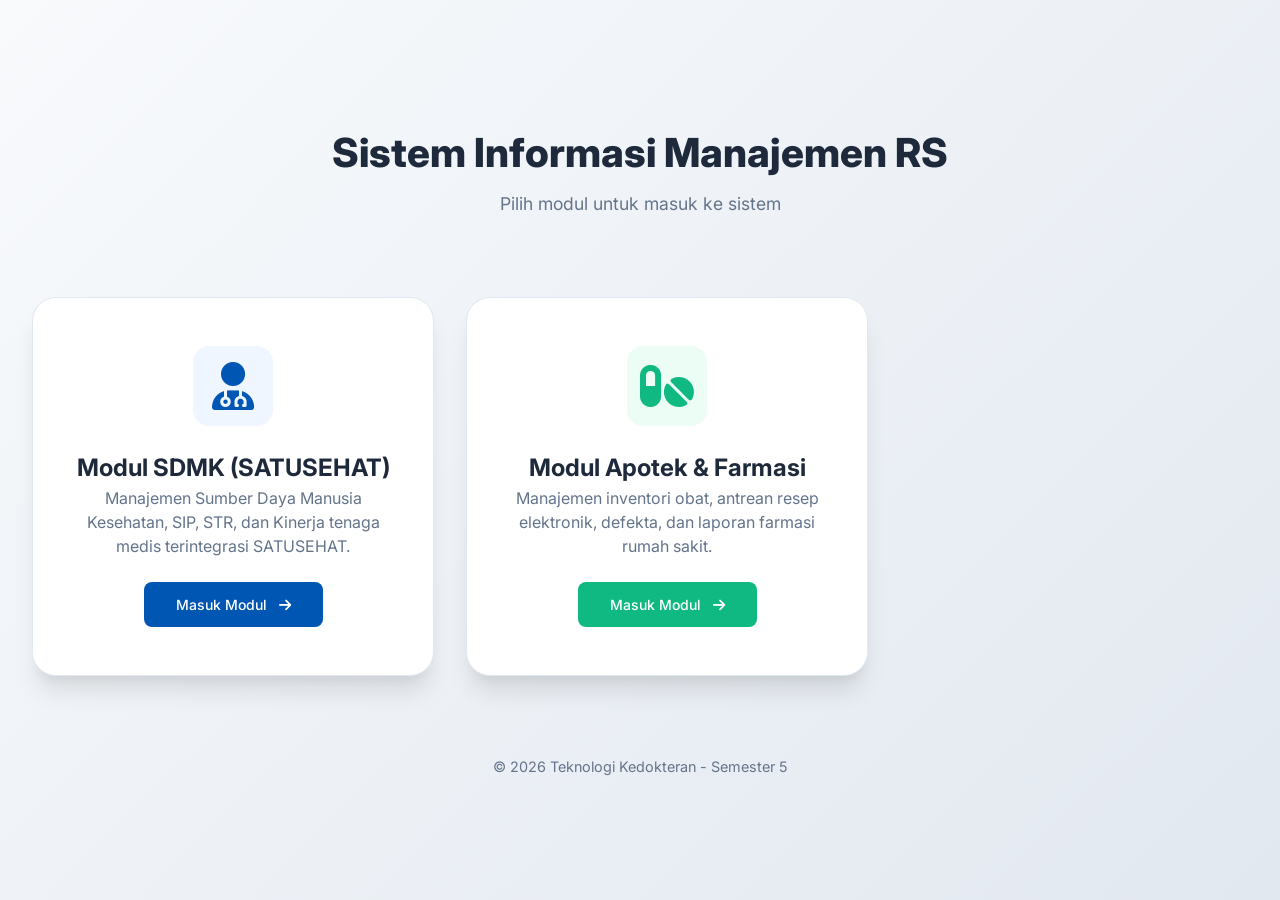
==== Tugas/index.html @ a41690a9 "Commit pertama: Menambahkan mockup UI SIM RS dan Apotek" ====
<!DOCTYPE html>
<html lang="id">
<head>
    <meta charset="UTF-8">
    <meta name="viewport" content="width=device-width, initial-scale=1.0">
    <title>Portal SIM RS Terpadu</title>
    <link href="https://fonts.googleapis.com/css2?family=Inter:wght@400;500;600;700&display=swap" rel="stylesheet">
    <link rel="stylesheet" href="style.css">
    <link rel="stylesheet" href="https://cdnjs.cloudflare.com/ajax/libs/font-awesome/6.4.0/css/all.min.css">
</head>
<body>
    <div class="portal-container">
        <div style="text-align: center; width: 100%;">
            <h1 style="font-size: 2.5rem; font-weight: 800; color: var(--text-main); margin-bottom: 0.5rem;">Sistem Informasi Manajemen RS</h1>
            <p style="color: var(--text-muted); font-size: 1.1rem; margin-bottom: 3rem;">Pilih modul untuk masuk ke sistem</p>

            <div class="portal-grid">
                <!-- SDMK Card -->
                <a href="sim_rs_sdmk.html" class="portal-card sdmk">
                    <div class="portal-icon">
                        <i class="fa-solid fa-user-doctor fa-3x"></i>
                    </div>
                    <div>
                        <h2>Modul SDMK (SATUSEHAT)</h2>
                        <p>Manajemen Sumber Daya Manusia Kesehatan, SIP, STR, dan Kinerja tenaga medis terintegrasi SATUSEHAT.</p>
                    </div>
                    <span class="btn btn-primary" style="margin-top: auto; padding: 0.75rem 2rem;">Masuk Modul <i class="fa-solid fa-arrow-right" style="margin-left: 0.5rem;"></i></span>
                </a>

                <!-- Apotek Card -->
                <a href="sim_rs_apotek.html" class="portal-card apotek">
                    <div class="portal-icon">
                        <i class="fa-solid fa-pills fa-3x"></i>
                    </div>
                    <div>
                        <h2>Modul Apotek & Farmasi</h2>
                        <p>Manajemen inventori obat, antrean resep elektronik, defekta, dan laporan farmasi rumah sakit.</p>
                    </div>
                    <span class="btn btn-secondary" style="margin-top: auto; padding: 0.75rem 2rem;">Masuk Modul <i class="fa-solid fa-arrow-right" style="margin-left: 0.5rem;"></i></span>
                </a>
            </div>
            
            <div style="margin-top: 3rem; color: var(--text-muted); font-size: 0.9rem;">
                &copy; 2026 Teknologi Kedokteran - Semester 5
            </div>
        </div>
    </div>
</body>
</html>
---- Tugas/style.css ----
:root {
    --primary: #0056b3;
    --primary-light: #007bff;
    --primary-dark: #004085;
    --secondary: #10b981;
    --secondary-light: #34d399;
    --secondary-dark: #059669;
    --background: #f8fafc;
    --surface: #ffffff;
    --text-main: #1e293b;
    --text-muted: #64748b;
    --border: #e2e8f0;
    --danger: #ef4444;
    --warning: #f59e0b;
    --sidebar-width: 260px;
    --transition: all 0.3s cubic-bezier(0.4, 0, 0.2, 1);
}

* {
    margin: 0;
    padding: 0;
    box-sizing: border-box;
}

body {
    font-family: 'Inter', -apple-system, BlinkMacSystemFont, 'Segoe UI', Roboto, Oxygen, Ubuntu, Cantarell, sans-serif;
    background-color: var(--background);
    color: var(--text-main);
    line-height: 1.5;
    display: flex;
    min-height: 100vh;
    overflow-x: hidden;
}

/* Sidebar */
.sidebar {
    width: var(--sidebar-width);
    background: var(--surface);
    border-right: 1px solid var(--border);
    position: fixed;
    height: 100vh;
    display: flex;
    flex-direction: column;
    z-index: 100;
    box-shadow: 4px 0 10px rgba(0,0,0,0.02);
}

.sidebar-header {
    padding: 1.5rem;
    border-bottom: 1px solid var(--border);
    display: flex;
    align-items: center;
    gap: 1rem;
}

.sidebar-header h2 {
    font-size: 1.25rem;
    font-weight: 700;
    color: var(--primary-dark);
}

.sidebar-nav {
    flex: 1;
    padding: 1.5rem 1rem;
    display: flex;
    flex-direction: column;
    gap: 0.5rem;
}

.nav-item {
    display: flex;
    align-items: center;
    gap: 0.75rem;
    padding: 0.875rem 1rem;
    text-decoration: none;
    color: var(--text-muted);
    border-radius: 0.5rem;
    font-weight: 500;
    transition: var(--transition);
}

.nav-item:hover {
    background: var(--background);
    color: var(--primary);
    transform: translateX(4px);
}

.nav-item.active {
    background: var(--primary);
    color: white;
    box-shadow: 0 4px 6px -1px rgba(0, 86, 179, 0.2);
}

.nav-item.active-green {
    background: var(--secondary);
    color: white;
    box-shadow: 0 4px 6px -1px rgba(16, 185, 129, 0.2);
}

/* Main Content */
.main-content {
    flex: 1;
    margin-left: var(--sidebar-width);
    display: flex;
    flex-direction: column;
}

/* Topbar */
.topbar {
    height: 70px;
    background: var(--surface);
    border-bottom: 1px solid var(--border);
    display: flex;
    align-items: center;
    justify-content: space-between;
    padding: 0 2rem;
    position: sticky;
    top: 0;
    z-index: 90;
    backdrop-filter: blur(8px);
    background: rgba(255,255,255,0.9);
}

.user-profile {
    display: flex;
    align-items: center;
    gap: 1rem;
}

.avatar {
    width: 40px;
    height: 40px;
    border-radius: 50%;
    background: var(--primary-light);
    color: white;
    display: flex;
    align-items: center;
    justify-content: center;
    font-weight: 600;
    font-size: 1.1rem;
}

/* Dashboard Container */
.dashboard-container {
    padding: 2rem;
    max-width: 1400px;
    margin: 0 auto;
    width: 100%;
}

.page-header {
    margin-bottom: 2rem;
}

.page-header h1 {
    font-size: 1.875rem;
    font-weight: 700;
    margin-bottom: 0.5rem;
    background: linear-gradient(135deg, var(--primary-dark), var(--primary-light));
    -webkit-background-clip: text;
    -webkit-text-fill-color: transparent;
}

.page-header p {
    color: var(--text-muted);
}

/* Stats Grid */
.stats-grid {
    display: grid;
    grid-template-columns: repeat(auto-fit, minmax(250px, 1fr));
    gap: 1.5rem;
    margin-bottom: 2.5rem;
}

.stat-card {
    background: var(--surface);
    padding: 1.5rem;
    border-radius: 1rem;
    box-shadow: 0 4px 6px -1px rgba(0,0,0,0.05);
    border: 1px solid var(--border);
    transition: var(--transition);
    position: relative;
    overflow: hidden;
}

.stat-card:hover {
    transform: translateY(-5px);
    box-shadow: 0 10px 15px -3px rgba(0,0,0,0.1);
}

.stat-card::before {
    content: '';
    position: absolute;
    top: 0;
    left: 0;
    width: 4px;
    height: 100%;
    background: var(--primary);
    border-radius: 4px 0 0 4px;
}

.stat-card.green::before { background: var(--secondary); }
.stat-card.yellow::before { background: var(--warning); }
.stat-card.red::before { background: var(--danger); }

.stat-title {
    color: var(--text-muted);
    font-size: 0.875rem;
    font-weight: 600;
    text-transform: uppercase;
    letter-spacing: 0.05em;
    margin-bottom: 0.5rem;
}

.stat-value {
    font-size: 2rem;
    font-weight: 700;
    color: var(--text-main);
}

/* Content Grid */
.content-grid {
    display: grid;
    grid-template-columns: 2fr 1fr;
    gap: 1.5rem;
}

.card {
    background: var(--surface);
    border-radius: 1rem;
    box-shadow: 0 4px 6px -1px rgba(0,0,0,0.05);
    border: 1px solid var(--border);
    padding: 1.5rem;
}

.card-header {
    display: flex;
    justify-content: space-between;
    align-items: center;
    margin-bottom: 1.5rem;
    border-bottom: 1px solid var(--border);
    padding-bottom: 1rem;
}

.card-title {
    font-size: 1.25rem;
    font-weight: 600;
}

.btn {
    padding: 0.5rem 1rem;
    border-radius: 0.5rem;
    font-weight: 500;
    cursor: pointer;
    transition: var(--transition);
    border: none;
    font-size: 0.875rem;
}

.btn-primary {
    background: var(--primary);
    color: white;
}

.btn-primary:hover {
    background: var(--primary-dark);
}

.btn-secondary {
    background: var(--secondary);
    color: white;
}

.btn-secondary:hover {
    background: var(--secondary-dark);
}

/* Tables */
.table-container {
    overflow-x: auto;
}

table {
    width: 100%;
    border-collapse: collapse;
}

th, td {
    padding: 1rem;
    text-align: left;
    border-bottom: 1px solid var(--border);
}

th {
    font-weight: 600;
    color: var(--text-muted);
    background: var(--background);
}

tbody tr {
    transition: var(--transition);
}

tbody tr:hover {
    background: var(--background);
}

.badge {
    padding: 0.25rem 0.75rem;
    border-radius: 999px;
    font-size: 0.75rem;
    font-weight: 600;
}

.badge-success { background: #dcfce7; color: #166534; }
.badge-warning { background: #fef3c7; color: #92400e; }
.badge-danger { background: #fee2e2; color: #991b1b; }
.badge-info { background: #dbeafe; color: #1e40af; }

/* Form Elements */
.form-group {
    margin-bottom: 1.5rem;
}

.form-label {
    display: block;
    margin-bottom: 0.5rem;
    font-weight: 500;
    color: var(--text-main);
}

.form-control {
    width: 100%;
    padding: 0.75rem 1rem;
    border: 1px solid var(--border);
    border-radius: 0.5rem;
    font-family: inherit;
    font-size: 1rem;
    transition: var(--transition);
    background: var(--background);
}

.form-control:focus {
    outline: none;
    border-color: var(--primary);
    box-shadow: 0 0 0 3px rgba(0, 123, 255, 0.25);
    background: var(--surface);
}

/* Portal specific */
.portal-container {
    display: flex;
    justify-content: center;
    align-items: center;
    min-height: 100vh;
    background: linear-gradient(135deg, #f8fafc 0%, #e2e8f0 100%);
    width: 100%;
}

.portal-grid {
    display: grid;
    grid-template-columns: repeat(2, 1fr);
    gap: 2rem;
    max-width: 900px;
    width: 100%;
    padding: 2rem;
}

.portal-card {
    background: var(--surface);
    border-radius: 1.5rem;
    padding: 3rem 2rem;
    text-align: center;
    box-shadow: 0 20px 25px -5px rgba(0,0,0,0.1), 0 10px 10px -5px rgba(0,0,0,0.04);
    transition: var(--transition);
    text-decoration: none;
    color: inherit;
    display: flex;
    flex-direction: column;
    align-items: center;
    gap: 1.5rem;
    border: 1px solid var(--border);
}

.portal-card:hover {
    transform: translateY(-10px);
}

.portal-card.sdmk:hover {
    border-color: var(--primary);
    box-shadow: 0 20px 25px -5px rgba(0, 86, 179, 0.2);
}

.portal-card.apotek:hover {
    border-color: var(--secondary);
    box-shadow: 0 20px 25px -5px rgba(16, 185, 129, 0.2);
}

.portal-icon {
    width: 80px;
    height: 80px;
    border-radius: 1rem;
    display: flex;
    align-items: center;
    justify-content: center;
}

.portal-card.sdmk .portal-icon {
    background: #eff6ff;
    color: var(--primary);
}

.portal-card.apotek .portal-icon {
    background: #ecfdf5;
    color: var(--secondary);
}

.portal-card h2 {
    font-size: 1.5rem;
    font-weight: 700;
}

.portal-card p {
    color: var(--text-muted);
}
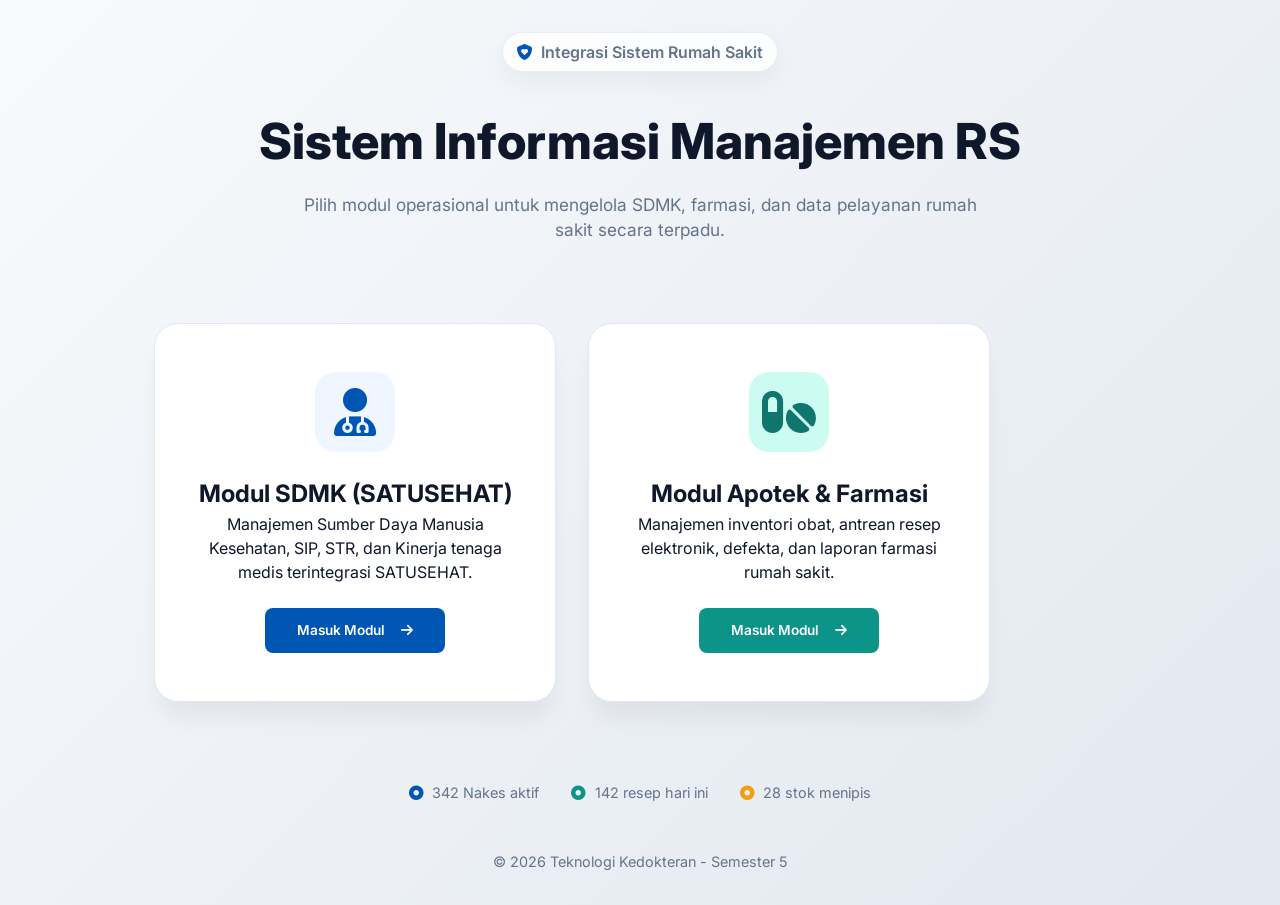
==== commit 41fb5fcd: "Update SDMK interactive flows and UI polish" ====
--- a/Tugas/index.html
+++ b/Tugas/index.html
@@ -10,12 +10,17 @@
 </head>
 <body>
     <div class="portal-container">
-        <div style="text-align: center; width: 100%;">
-            <h1 style="font-size: 2.5rem; font-weight: 800; color: var(--text-main); margin-bottom: 0.5rem;">Sistem Informasi Manajemen RS</h1>
-            <p style="color: var(--text-muted); font-size: 1.1rem; margin-bottom: 3rem;">Pilih modul untuk masuk ke sistem</p>
+        <div style="text-align: center; width: min(1100px, 100%); padding: 2rem;">
+            <div style="margin-bottom: 2rem;">
+                <span style="display:inline-flex; align-items:center; gap:0.5rem; background: rgba(255,255,255,0.8); border:1px solid rgba(148,163,184,0.2); padding:0.45rem 0.9rem; border-radius:999px; color: var(--text-muted); font-weight:600; box-shadow: 0 10px 25px rgba(15, 23, 42, 0.05);">
+                    <i class="fa-solid fa-shield-heart" style="color: var(--primary);"></i> Integrasi Sistem Rumah Sakit
+                </span>
+            </div>
+
+            <h1 style="font-size: clamp(2.2rem, 4vw, 3.1rem); font-weight: 800; color: var(--text-main); margin-bottom: 0.8rem;">Sistem Informasi Manajemen RS</h1>
+            <p style="color: var(--text-muted); font-size: 1.08rem; margin-bottom: 3rem; max-width: 700px; margin-inline:auto;">Pilih modul operasional untuk mengelola SDMK, farmasi, dan data pelayanan rumah sakit secara terpadu.</p>
 
             <div class="portal-grid">
-                <!-- SDMK Card -->
                 <a href="sim_rs_sdmk.html" class="portal-card sdmk">
                     <div class="portal-icon">
                         <i class="fa-solid fa-user-doctor fa-3x"></i>
@@ -27,7 +32,6 @@
                     <span class="btn btn-primary" style="margin-top: auto; padding: 0.75rem 2rem;">Masuk Modul <i class="fa-solid fa-arrow-right" style="margin-left: 0.5rem;"></i></span>
                 </a>
 
-                <!-- Apotek Card -->
                 <a href="sim_rs_apotek.html" class="portal-card apotek">
                     <div class="portal-icon">
                         <i class="fa-solid fa-pills fa-3x"></i>
@@ -39,7 +43,13 @@
                     <span class="btn btn-secondary" style="margin-top: auto; padding: 0.75rem 2rem;">Masuk Modul <i class="fa-solid fa-arrow-right" style="margin-left: 0.5rem;"></i></span>
                 </a>
             </div>
-            
+
+            <div style="margin-top: 3rem; display:flex; justify-content:center; gap:2rem; flex-wrap:wrap; color: var(--text-muted); font-size: 0.9rem;">
+                <span><i class="fa-solid fa-circle-dot" style="color: var(--primary); margin-right:0.35rem;"></i> 342 Nakes aktif</span>
+                <span><i class="fa-solid fa-circle-dot" style="color: var(--secondary); margin-right:0.35rem;"></i> 142 resep hari ini</span>
+                <span><i class="fa-solid fa-circle-dot" style="color: var(--warning); margin-right:0.35rem;"></i> 28 stok menipis</span>
+            </div>
+
             <div style="margin-top: 3rem; color: var(--text-muted); font-size: 0.9rem;">
                 &copy; 2026 Teknologi Kedokteran - Semester 5
             </div>
--- a/Tugas/style.css
+++ b/Tugas/style.css
@@ -2,18 +2,18 @@
     --primary: #0056b3;
     --primary-light: #007bff;
     --primary-dark: #004085;
-    --secondary: #10b981;
-    --secondary-light: #34d399;
-    --secondary-dark: #059669;
+    --secondary: #0d9488;
+    --secondary-light: #14b8a6;
+    --secondary-dark: #0f766e;
     --background: #f8fafc;
     --surface: #ffffff;
-    --text-main: #1e293b;
+    --text-main: #0f172a;
     --text-muted: #64748b;
     --border: #e2e8f0;
     --danger: #ef4444;
     --warning: #f59e0b;
     --sidebar-width: 260px;
-    --transition: all 0.3s cubic-bezier(0.4, 0, 0.2, 1);
+    --transition: all 0.25s cubic-bezier(0.4, 0, 0.2, 1);
 }
 
 * {
@@ -23,7 +23,7 @@
 }
 
 body {
-    font-family: 'Inter', -apple-system, BlinkMacSystemFont, 'Segoe UI', Roboto, Oxygen, Ubuntu, Cantarell, sans-serif;
+    font-family: 'Inter', -apple-system, BlinkMacSystemFont, 'Segoe UI', Roboto, sans-serif;
     background-color: var(--background);
     color: var(--text-main);
     line-height: 1.5;
@@ -65,6 +65,7 @@
     display: flex;
     flex-direction: column;
     gap: 0.5rem;
+    overflow-y: auto;
 }
 
 .nav-item {
@@ -77,6 +78,7 @@
     border-radius: 0.5rem;
     font-weight: 500;
     transition: var(--transition);
+    cursor: pointer;
 }
 
 .nav-item:hover {
@@ -94,7 +96,7 @@
 .nav-item.active-green {
     background: var(--secondary);
     color: white;
-    box-shadow: 0 4px 6px -1px rgba(16, 185, 129, 0.2);
+    box-shadow: 0 4px 6px -1px rgba(13, 148, 136, 0.2);
 }
 
 /* Main Content */
@@ -103,6 +105,7 @@
     margin-left: var(--sidebar-width);
     display: flex;
     flex-direction: column;
+    min-height: 100vh;
 }
 
 /* Topbar */
@@ -150,12 +153,15 @@
 
 .page-header {
     margin-bottom: 2rem;
+    display: flex;
+    justify-content: space-between;
+    align-items: flex-end;
 }
 
 .page-header h1 {
     font-size: 1.875rem;
     font-weight: 700;
-    margin-bottom: 0.5rem;
+    margin-bottom: 0.25rem;
     background: linear-gradient(135deg, var(--primary-dark), var(--primary-light));
     -webkit-background-clip: text;
     -webkit-text-fill-color: transparent;
@@ -168,16 +174,16 @@
 /* Stats Grid */
 .stats-grid {
     display: grid;
-    grid-template-columns: repeat(auto-fit, minmax(250px, 1fr));
-    gap: 1.5rem;
-    margin-bottom: 2.5rem;
+    grid-template-columns: repeat(auto-fit, minmax(240px, 1fr));
+    gap: 1.25rem;
+    margin-bottom: 2rem;
 }
 
 .stat-card {
     background: var(--surface);
-    padding: 1.5rem;
+    padding: 1.25rem 1.5rem;
     border-radius: 1rem;
-    box-shadow: 0 4px 6px -1px rgba(0,0,0,0.05);
+    box-shadow: 0 4px 6px -1px rgba(0,0,0,0.03);
     border: 1px solid var(--border);
     transition: var(--transition);
     position: relative;
@@ -185,8 +191,8 @@
 }
 
 .stat-card:hover {
-    transform: translateY(-5px);
-    box-shadow: 0 10px 15px -3px rgba(0,0,0,0.1);
+    transform: translateY(-4px);
+    box-shadow: 0 10px 15px -3px rgba(0,0,0,0.08);
 }
 
 .stat-card::before {
@@ -197,7 +203,6 @@
     width: 4px;
     height: 100%;
     background: var(--primary);
-    border-radius: 4px 0 0 4px;
 }
 
 .stat-card.green::before { background: var(--secondary); }
@@ -206,7 +211,7 @@
 
 .stat-title {
     color: var(--text-muted);
-    font-size: 0.875rem;
+    font-size: 0.8rem;
     font-weight: 600;
     text-transform: uppercase;
     letter-spacing: 0.05em;
@@ -214,7 +219,7 @@
 }
 
 .stat-value {
-    font-size: 2rem;
+    font-size: 1.85rem;
     font-weight: 700;
     color: var(--text-main);
 }
@@ -229,7 +234,7 @@
 .card {
     background: var(--surface);
     border-radius: 1rem;
-    box-shadow: 0 4px 6px -1px rgba(0,0,0,0.05);
+    box-shadow: 0 4px 6px -1px rgba(0,0,0,0.03);
     border: 1px solid var(--border);
     padding: 1.5rem;
 }
@@ -238,24 +243,28 @@
     display: flex;
     justify-content: space-between;
     align-items: center;
-    margin-bottom: 1.5rem;
+    margin-bottom: 1.25rem;
     border-bottom: 1px solid var(--border);
     padding-bottom: 1rem;
 }
 
 .card-title {
-    font-size: 1.25rem;
+    font-size: 1.15rem;
     font-weight: 600;
 }
 
 .btn {
-    padding: 0.5rem 1rem;
+    padding: 0.55rem 1.15rem;
     border-radius: 0.5rem;
-    font-weight: 500;
+    font-weight: 600;
     cursor: pointer;
     transition: var(--transition);
     border: none;
-    font-size: 0.875rem;
+    font-size: 0.85rem;
+    display: inline-flex;
+    align-items: center;
+    gap: 0.5rem;
+    text-decoration: none;
 }
 
 .btn-primary {
@@ -276,6 +285,205 @@
     background: var(--secondary-dark);
 }
 
+/* Tab Navigation */
+.view-tabs {
+    display: flex;
+    gap: 0.5rem;
+    background: #f1f5f9;
+    padding: 0.35rem;
+    border-radius: 0.75rem;
+    margin-bottom: 1.5rem;
+}
+
+.view-tab {
+    padding: 0.5rem 1.25rem;
+    border-radius: 0.5rem;
+    border: none;
+    font-weight: 600;
+    font-size: 0.85rem;
+    cursor: pointer;
+    background: transparent;
+    color: var(--text-muted);
+    transition: var(--transition);
+    display: flex;
+    align-items: center;
+    gap: 0.5rem;
+}
+
+.view-tab.active {
+    background: var(--surface);
+    color: var(--secondary-dark);
+    box-shadow: 0 2px 4px rgba(0,0,0,0.05);
+}
+
+.module-section {
+    display: none;
+}
+
+.module-section.active {
+    display: block;
+    animation: fadeIn 0.25s ease-out;
+}
+
+@keyframes fadeIn {
+    from { opacity: 0; transform: translateY(6px); }
+    to { opacity: 1; transform: translateY(0); }
+}
+
+.profile-layout {
+    display: grid;
+    grid-template-columns: 220px 1fr;
+    gap: 1.5rem;
+    align-items: center;
+}
+
+.profile-summary {
+    display: flex;
+    align-items: center;
+    gap: 1rem;
+    background: linear-gradient(135deg, #eff6ff, #f8fafc);
+    border: 1px solid var(--border);
+    border-radius: 1rem;
+    padding: 1rem;
+}
+
+.profile-avatar {
+    width: 72px;
+    height: 72px;
+    border-radius: 50%;
+    background: linear-gradient(135deg, var(--primary), var(--primary-light));
+    color: white;
+    display: flex;
+    align-items: center;
+    justify-content: center;
+    font-weight: 700;
+    font-size: 1.4rem;
+}
+
+.profile-summary h4 {
+    font-size: 1.2rem;
+    margin-bottom: 0.25rem;
+}
+
+.profile-summary p {
+    color: var(--text-muted);
+}
+
+.profile-meta-grid {
+    display: grid;
+    grid-template-columns: repeat(2, minmax(180px, 1fr));
+    gap: 1rem;
+}
+
+.profile-meta-grid div {
+    background: #f8fafc;
+    border: 1px solid var(--border);
+    border-radius: 0.75rem;
+    padding: 0.85rem 0.9rem;
+}
+
+.profile-meta-grid span {
+    display: block;
+    font-size: 0.72rem;
+    color: var(--text-muted);
+    text-transform: uppercase;
+    letter-spacing: 0.04em;
+    margin-bottom: 0.35rem;
+}
+
+.profile-meta-grid strong {
+    font-size: 0.92rem;
+}
+
+.info-grid {
+    display: grid;
+    grid-template-columns: repeat(3, minmax(160px, 1fr));
+    gap: 1rem;
+    margin: 0 0 1.25rem;
+}
+
+.mini-card {
+    background: linear-gradient(135deg, #f8fafc, #ffffff);
+    border: 1px solid var(--border);
+    border-radius: 1rem;
+    padding: 1rem;
+    display: flex;
+    align-items: center;
+    gap: 0.9rem;
+}
+
+.mini-card.success { border-left: 4px solid var(--secondary); }
+.mini-card.warning { border-left: 4px solid var(--warning); }
+.mini-card i {
+    width: 42px;
+    height: 42px;
+    display: flex;
+    align-items: center;
+    justify-content: center;
+    border-radius: 12px;
+    background: rgba(13, 148, 136, 0.1);
+    color: var(--secondary-dark);
+}
+
+.mini-card.warning i {
+    background: rgba(245, 158, 11, 0.1);
+    color: var(--warning);
+}
+
+.mini-card strong {
+    display: block;
+    font-size: 1.25rem;
+    margin-bottom: 0.1rem;
+}
+
+.mini-card span {
+    color: var(--text-muted);
+    font-size: 0.8rem;
+}
+
+.facility-grid {
+    display: grid;
+    grid-template-columns: repeat(2, minmax(180px, 1fr));
+    gap: 1rem;
+}
+
+.facility-card {
+    background: linear-gradient(135deg, #f8fafc, #f0fdf4);
+    border: 1px solid var(--border);
+    border-radius: 1rem;
+    padding: 1rem 1.1rem;
+    min-height: 140px;
+}
+
+.facility-card h4 {
+    font-size: 1.1rem;
+    margin-bottom: 0.4rem;
+}
+
+.facility-card p {
+    color: var(--text-muted);
+    margin-bottom: 0.7rem;
+}
+
+.facility-card span {
+    color: var(--secondary-dark);
+    font-weight: 700;
+    font-size: 0.82rem;
+}
+
+.single-column {
+    grid-template-columns: 1fr;
+}
+
+@media (max-width: 820px) {
+    .profile-layout,
+    .profile-meta-grid,
+    .info-grid,
+    .facility-grid {
+        grid-template-columns: 1fr;
+    }
+}
+
 /* Tables */
 .table-container {
     overflow-x: auto;
@@ -287,9 +495,10 @@
 }
 
 th, td {
-    padding: 1rem;
+    padding: 0.85rem 1rem;
     text-align: left;
     border-bottom: 1px solid var(--border);
+    font-size: 0.875rem;
 }
 
 th {
@@ -303,49 +512,399 @@
 }
 
 tbody tr:hover {
-    background: var(--background);
+    background: #f8fafc;
 }
 
 .badge {
-    padding: 0.25rem 0.75rem;
+    padding: 0.25rem 0.65rem;
     border-radius: 999px;
     font-size: 0.75rem;
     font-weight: 600;
+    display: inline-flex;
+    align-items: center;
+    gap: 0.35rem;
 }
 
 .badge-success { background: #dcfce7; color: #166534; }
 .badge-warning { background: #fef3c7; color: #92400e; }
 .badge-danger { background: #fee2e2; color: #991b1b; }
 .badge-info { background: #dbeafe; color: #1e40af; }
-
-/* Form Elements */
-.form-group {
-    margin-bottom: 1.5rem;
-}
-
-.form-label {
-    display: block;
-    margin-bottom: 0.5rem;
-    font-weight: 500;
-    color: var(--text-main);
+.badge-secondary { background: #ccfbf1; color: #0f766e; }
+
+/* Filter & Search Bar */
+.filter-bar {
+    display: flex;
+    gap: 1rem;
+    margin-bottom: 1.25rem;
+    flex-wrap: wrap;
 }
 
 .form-control {
-    width: 100%;
-    padding: 0.75rem 1rem;
+    padding: 0.6rem 0.85rem;
     border: 1px solid var(--border);
     border-radius: 0.5rem;
     font-family: inherit;
-    font-size: 1rem;
+    font-size: 0.875rem;
     transition: var(--transition);
-    background: var(--background);
+    background: var(--surface);
 }
 
 .form-control:focus {
     outline: none;
+    border-color: var(--secondary);
+    box-shadow: 0 0 0 3px rgba(13, 148, 136, 0.15);
+}
+
+/* Topbar Utility */
+.search-bar {
+    display: flex;
+    align-items: center;
+    width: min(520px, 100%);
+}
+
+.icon-button {
+    position: relative;
+    width: 42px;
+    height: 42px;
+    border: 1px solid var(--border);
+    background: var(--surface);
+    border-radius: 10px;
+    color: var(--text-main);
+    display: inline-flex;
+    align-items: center;
+    justify-content: center;
+    cursor: pointer;
+    transition: var(--transition);
+}
+
+.icon-button:hover {
+    background: var(--background);
     border-color: var(--primary);
-    box-shadow: 0 0 0 3px rgba(0, 123, 255, 0.25);
+    color: var(--primary);
+}
+
+.notification-dot {
+    position: absolute;
+    top: -5px;
+    right: -5px;
+    min-width: 18px;
+    height: 18px;
+    border-radius: 999px;
+    background: var(--danger);
+    color: white;
+    font-size: 0.65rem;
+    display: inline-flex;
+    align-items: center;
+    justify-content: center;
+    padding: 0 0.28rem;
+    font-weight: 700;
+}
+
+/* Detail Panel */
+.detail-panel {
+    position: fixed;
+    top: 0;
+    right: -420px;
+    width: 380px;
+    height: 100vh;
     background: var(--surface);
+    border-left: 1px solid var(--border);
+    box-shadow: -12px 0 30px rgba(15, 23, 42, 0.08);
+    z-index: 1100;
+    transition: right 0.25s ease;
+    display: flex;
+    flex-direction: column;
+}
+
+.detail-panel.visible {
+    right: 0;
+}
+
+.detail-panel-header {
+    display: flex;
+    justify-content: space-between;
+    align-items: flex-start;
+    padding: 1.5rem 1.5rem 1rem;
+    border-bottom: 1px solid var(--border);
+}
+
+.detail-eyebrow {
+    color: var(--text-muted);
+    text-transform: uppercase;
+    letter-spacing: 0.08em;
+    font-size: 0.72rem;
+    margin-bottom: 0.45rem;
+}
+
+.close-panel {
+    width: 36px;
+    height: 36px;
+    border-radius: 10px;
+    border: none;
+    background: var(--background);
+    color: var(--text-muted);
+    cursor: pointer;
+    display: inline-flex;
+    align-items: center;
+    justify-content: center;
+    transition: var(--transition);
+}
+
+.close-panel:hover {
+    background: #e2e8f0;
+    color: var(--text-main);
+}
+
+.detail-body {
+    padding: 1.25rem 1.5rem 1.5rem;
+    display: flex;
+    flex-direction: column;
+    gap: 1.25rem;
+}
+
+.detail-status {
+    display: inline-flex;
+    align-self: flex-start;
+    padding: 0.35rem 0.7rem;
+    border-radius: 999px;
+    font-size: 0.72rem;
+    font-weight: 700;
+    letter-spacing: 0.02em;
+    background: #dcfce7;
+    color: #166534;
+}
+
+.detail-status.success { background: #dcfce7; color: #166534; }
+.detail-status.warning { background: #fef3c7; color: #92400e; }
+.detail-status.danger { background: #fee2e2; color: #991b1b; }
+
+.detail-grid {
+    display: grid;
+    grid-template-columns: repeat(2, minmax(120px, 1fr));
+    gap: 0.9rem 1rem;
+}
+
+.detail-grid div {
+    display: flex;
+    flex-direction: column;
+    gap: 0.35rem;
+    background: #f8fafc;
+    border-radius: 0.75rem;
+    border: 1px solid var(--border);
+    padding: 0.8rem 0.9rem;
+}
+
+.detail-grid span {
+    font-size: 0.7rem;
+    color: var(--text-muted);
+    text-transform: uppercase;
+    letter-spacing: 0.04em;
+}
+
+.detail-grid strong {
+    font-size: 0.82rem;
+    line-height: 1.4;
+}
+
+.progress-group {
+    display: flex;
+    flex-direction: column;
+    gap: 0.5rem;
+}
+
+.progress-label {
+    display: flex;
+    justify-content: space-between;
+    align-items: center;
+    color: var(--text-main);
+    font-size: 0.82rem;
+}
+
+.progress-bar {
+    width: 100%;
+    height: 8px;
+    border-radius: 999px;
+    background: #e2e8f0;
+    overflow: hidden;
+}
+
+.progress-bar span {
+    display: block;
+    width: 94%;
+    height: 100%;
+    background: linear-gradient(90deg, var(--secondary), var(--primary));
+    border-radius: inherit;
+}
+
+.detail-actions {
+    display: flex;
+    gap: 0.75rem;
+    margin-top: 0.25rem;
+}
+
+.detail-actions .btn {
+    flex: 1;
+    justify-content: center;
+}
+
+/* Document preview */
+.document-view-box {
+    max-width: 540px;
+}
+
+.document-preview-card {
+    background: linear-gradient(135deg, #eff6ff, #f8fafc);
+    border: 1px solid var(--border);
+    border-radius: 1rem;
+    padding: 1.25rem;
+}
+
+.preview-badge {
+    display: inline-flex;
+    padding: 0.35rem 0.6rem;
+    border-radius: 999px;
+    background: rgba(13, 148, 136, 0.12);
+    color: var(--secondary-dark);
+    font-size: 0.7rem;
+    font-weight: 700;
+    margin-bottom: 0.85rem;
+}
+
+.document-preview-card h4 {
+    margin-bottom: 0.5rem;
+    font-size: 1.1rem;
+}
+
+.document-preview-card p {
+    color: var(--text-muted);
+    margin-bottom: 0.75rem;
+}
+
+.document-preview-card ul {
+    list-style: none;
+    display: flex;
+    flex-direction: column;
+    gap: 0.4rem;
+    color: var(--text-main);
+}
+
+.document-preview-card li {
+    font-size: 0.85rem;
+}
+
+/* Form elements */
+.form-stack {
+    display: flex;
+    flex-direction: column;
+    gap: 1rem;
+}
+
+.field-group {
+    display: flex;
+    flex-direction: column;
+    gap: 0.45rem;
+}
+
+.field-group label {
+    font-size: 0.78rem;
+    font-weight: 600;
+    color: var(--text-main);
+}
+
+/* Toasts */
+.toast-container {
+    position: fixed;
+    right: 1.25rem;
+    bottom: 1.25rem;
+    display: flex;
+    flex-direction: column;
+    gap: 0.75rem;
+    z-index: 1200;
+}
+
+.toast {
+    display: flex;
+    align-items: center;
+    gap: 0.7rem;
+    padding: 0.9rem 1rem;
+    min-width: 250px;
+    background: #0f172a;
+    color: white;
+    border-radius: 0.8rem;
+    box-shadow: 0 12px 24px rgba(15, 23, 42, 0.12);
+    opacity: 0;
+    transform: translateY(12px);
+    transition: all 0.25s ease;
+}
+
+.toast.warning {
+    background: #b45309;
+}
+
+.toast.show {
+    opacity: 1;
+    transform: translateY(0);
+}
+
+.toast i {
+    font-size: 0.95rem;
+}
+
+/* Modals */
+.modal-overlay {
+    position: fixed;
+    top: 0;
+    left: 0;
+    right: 0;
+    bottom: 0;
+    background: rgba(15, 23, 42, 0.5);
+    display: none;
+    align-items: center;
+    justify-content: center;
+    z-index: 1000;
+    backdrop-filter: blur(4px);
+}
+
+.modal-overlay.active {
+    display: flex;
+}
+
+.modal-box {
+    background: var(--surface);
+    border-radius: 1rem;
+    width: 90%;
+    max-width: 600px;
+    max-height: 90vh;
+    overflow-y: auto;
+    box-shadow: 0 20px 25px -5px rgba(0,0,0,0.15);
+    border: 1px solid var(--border);
+    animation: modalPop 0.2s ease-out;
+}
+
+@keyframes modalPop {
+    from { opacity: 0; transform: scale(0.95); }
+    to { opacity: 1; transform: scale(1); }
+}
+
+.modal-header {
+    padding: 1.25rem 1.5rem;
+    border-bottom: 1px solid var(--border);
+    display: flex;
+    justify-content: space-between;
+    align-items: center;
+}
+
+.modal-body {
+    padding: 1.5rem;
+}
+
+.modal-footer {
+    padding: 1rem 1.5rem;
+    border-top: 1px solid var(--border);
+    display: flex;
+    justify-content: flex-end;
+    gap: 0.75rem;
+    background: #f8fafc;
 }
 
 /* Portal specific */
@@ -372,7 +931,7 @@
     border-radius: 1.5rem;
     padding: 3rem 2rem;
     text-align: center;
-    box-shadow: 0 20px 25px -5px rgba(0,0,0,0.1), 0 10px 10px -5px rgba(0,0,0,0.04);
+    box-shadow: 0 20px 25px -5px rgba(0,0,0,0.06);
     transition: var(--transition);
     text-decoration: none;
     color: inherit;
@@ -384,23 +943,23 @@
 }
 
 .portal-card:hover {
-    transform: translateY(-10px);
+    transform: translateY(-8px);
 }
 
 .portal-card.sdmk:hover {
     border-color: var(--primary);
-    box-shadow: 0 20px 25px -5px rgba(0, 86, 179, 0.2);
+    box-shadow: 0 20px 25px -5px rgba(0, 86, 179, 0.15);
 }
 
 .portal-card.apotek:hover {
     border-color: var(--secondary);
-    box-shadow: 0 20px 25px -5px rgba(16, 185, 129, 0.2);
+    box-shadow: 0 20px 25px -5px rgba(13, 148, 136, 0.15);
 }
 
 .portal-icon {
     width: 80px;
     height: 80px;
-    border-radius: 1rem;
+    border-radius: 1.25rem;
     display: flex;
     align-items: center;
     justify-content: center;
@@ -412,15 +971,360 @@
 }
 
 .portal-card.apotek .portal-icon {
-    background: #ecfdf5;
-    color: var(--secondary);
-}
-
-.portal-card h2 {
+    background: #ccfbf1;
+    color: var(--secondary-dark);
+}
+
+/* Elegant Dashboard Extensions */
+.elegant-section-title {
+    font-size: 1.25rem;
+    font-weight: 700;
+    color: var(--text-main);
+    margin-bottom: 1rem;
+    display: flex;
+    align-items: center;
+    gap: 0.5rem;
+}
+
+.queue-card {
+    padding: 1.25rem;
+    border-radius: 0.75rem;
+    border: 1px solid var(--border);
+    margin-bottom: 1rem;
+    background: var(--surface);
+    transition: var(--transition);
+    border-left: 4px solid var(--border);
+    display: flex;
+    flex-direction: column;
+    gap: 0.5rem;
+}
+.queue-card:hover {
+    box-shadow: 0 6px 16px rgba(0,0,0,0.06);
+    transform: translateY(-2px);
+    border-color: var(--border);
+}
+.queue-card.status-prep { border-left-color: var(--warning); }
+.queue-card.status-check { border-left-color: var(--primary); }
+.queue-card.status-done { border-left-color: var(--secondary); }
+.queue-card.status-wait { border-left-color: var(--danger); }
+
+.queue-header {
+    display: flex;
+    justify-content: space-between;
+    align-items: flex-start;
+}
+
+.queue-patient-info {
+    display: flex;
+    flex-direction: column;
+}
+
+.queue-steps {
+    display: flex;
+    align-items: center;
+    gap: 0.35rem;
+    margin-top: 0.5rem;
+    margin-bottom: 0.25rem;
+}
+.queue-step {
+    flex: 1;
+    height: 6px;
+    background: #e2e8f0;
+    border-radius: 3px;
+    position: relative;
+    overflow: hidden;
+}
+.queue-step.active::after {
+    content: '';
+    position: absolute;
+    top: 0; left: 0; right: 0; bottom: 0;
+}
+.status-prep .queue-step:nth-child(1)::after { background: var(--warning); }
+.status-wait .queue-step:nth-child(1)::after { background: var(--danger); }
+.status-check .queue-step:nth-child(1)::after, .status-check .queue-step:nth-child(2)::after { background: var(--primary); }
+.status-done .queue-step::after { background: var(--secondary); }
+
+.stock-item {
+    display: flex;
+    align-items: center;
+    padding: 1.25rem;
+    background: var(--surface);
+    border-radius: 0.75rem;
+    margin-bottom: 1rem;
+    border: 1px solid var(--border);
+    transition: var(--transition);
+    box-shadow: 0 2px 4px rgba(0,0,0,0.02);
+}
+.stock-item:hover {
+    transform: translateX(4px);
+    border-color: #cbd5e1;
+    box-shadow: 0 6px 12px rgba(0,0,0,0.05);
+}
+.stock-icon {
+    width: 48px;
+    height: 48px;
+    border-radius: 0.75rem;
+    display: flex;
+    align-items: center;
+    justify-content: center;
     font-size: 1.5rem;
+    margin-right: 1.25rem;
+    flex-shrink: 0;
+}
+.stock-icon.danger { background: #fee2e2; color: var(--danger); }
+.stock-icon.warning { background: #fef3c7; color: var(--warning); }
+.stock-icon.success { background: #dcfce7; color: var(--secondary-dark); }
+.stock-info {
+    flex: 1;
+}
+.progress-bar {
+    width: 100%;
+    height: 6px;
+    background: #e2e8f0;
+    border-radius: 999px;
+    overflow: hidden;
+    margin-top: 0.25rem;
+}
+.progress-fill {
+    height: 100%;
+    border-radius: 999px;
+    transition: width 1s cubic-bezier(0.4, 0, 0.2, 1);
+}
+.progress-fill.danger { background: var(--danger); }
+.progress-fill.warning { background: var(--warning); }
+.progress-fill.success { background: var(--secondary); }
+
+/* Elegant Card Refinement */
+.card {
+    border: 1px solid rgba(226, 232, 240, 0.8);
+    box-shadow: 0 10px 25px -5px rgba(0,0,0,0.05), 0 8px 10px -6px rgba(0,0,0,0.01);
+    background: rgba(255,255,255,0.98);
+}
+
+/* POS Cashier & Receipt Extensions */
+.pos-layout {
+    display: grid;
+    grid-template-columns: 1fr 420px;
+    gap: 1.5rem;
+    align-items: start;
+}
+
+@media (max-width: 1024px) {
+    .pos-layout {
+        grid-template-columns: 1fr;
+    }
+}
+
+.pos-catalog-grid {
+    display: grid;
+    grid-template-columns: repeat(auto-fill, minmax(210px, 1fr));
+    gap: 1rem;
+    max-height: 520px;
+    overflow-y: auto;
+    padding-right: 0.25rem;
+}
+
+.med-card {
+    background: var(--surface);
+    border: 1px solid var(--border);
+    border-radius: 0.75rem;
+    padding: 1rem;
+    display: flex;
+    flex-direction: column;
+    justify-content: space-between;
+    transition: var(--transition);
+    cursor: pointer;
+    position: relative;
+    overflow: hidden;
+}
+
+.med-card:hover {
+    border-color: var(--secondary);
+    box-shadow: 0 8px 16px rgba(13, 148, 136, 0.1);
+    transform: translateY(-2px);
+}
+
+.med-card .med-badge {
+    position: absolute;
+    top: 8px;
+    right: 8px;
+    font-size: 0.65rem;
+    padding: 0.15rem 0.4rem;
+    border-radius: 4px;
     font-weight: 700;
 }
 
-.portal-card p {
+.med-card .med-title {
+    font-weight: 700;
+    font-size: 0.95rem;
+    color: var(--text-main);
+    line-height: 1.3;
+    margin-bottom: 0.25rem;
+}
+
+.med-card .med-sub {
+    font-size: 0.75rem;
     color: var(--text-muted);
-}
+    margin-bottom: 0.75rem;
+}
+
+.med-card .med-footer {
+    display: flex;
+    justify-content: space-between;
+    align-items: center;
+    margin-top: 0.5rem;
+    padding-top: 0.5rem;
+    border-top: 1px dashed var(--border);
+}
+
+.med-card .med-price {
+    font-weight: 700;
+    color: var(--secondary-dark);
+    font-size: 0.95rem;
+}
+
+/* POS Cart */
+.pos-cart-box {
+    background: var(--surface);
+    border: 1px solid var(--border);
+    border-radius: 1rem;
+    padding: 1.25rem;
+    box-shadow: 0 10px 25px -5px rgba(0,0,0,0.05);
+    display: flex;
+    flex-direction: column;
+    height: 100%;
+}
+
+.cart-items-list {
+    max-height: 280px;
+    overflow-y: auto;
+    margin-bottom: 1rem;
+    display: flex;
+    flex-direction: column;
+    gap: 0.75rem;
+    padding-right: 0.25rem;
+}
+
+.cart-item {
+    display: flex;
+    justify-content: space-between;
+    align-items: center;
+    padding: 0.75rem;
+    background: var(--background);
+    border-radius: 0.5rem;
+    border: 1px solid var(--border);
+}
+
+.cart-qty-btn {
+    width: 26px;
+    height: 26px;
+    border-radius: 6px;
+    border: 1px solid var(--border);
+    background: white;
+    font-weight: 700;
+    cursor: pointer;
+    display: inline-flex;
+    align-items: center;
+    justify-content: center;
+    color: var(--text-main);
+    transition: var(--transition);
+}
+
+.cart-qty-btn:hover {
+    background: var(--secondary);
+    color: white;
+    border-color: var(--secondary);
+}
+
+/* Thermal Struk Printer Receipt */
+.thermal-receipt {
+    width: 320px;
+    background: white;
+    padding: 1.25rem 1rem;
+    font-family: 'Courier New', Courier, monospace;
+    font-size: 0.82rem;
+    color: #111;
+    border: 1px solid #ddd;
+    margin: 0 auto;
+    box-shadow: 0 4px 12px rgba(0,0,0,0.08);
+    border-radius: 4px;
+}
+
+.thermal-receipt .receipt-header {
+    text-align: center;
+    border-bottom: 1px dashed #444;
+    padding-bottom: 0.75rem;
+    margin-bottom: 0.75rem;
+}
+
+.thermal-receipt .receipt-title {
+    font-size: 1.1rem;
+    font-weight: bold;
+    text-transform: uppercase;
+    letter-spacing: 0.5px;
+}
+
+.thermal-receipt .receipt-divider {
+    border-top: 1px dashed #444;
+    margin: 0.6rem 0;
+}
+
+.thermal-receipt table {
+    width: 100%;
+    border-collapse: collapse;
+    font-size: 0.8rem;
+}
+
+.thermal-receipt th, .thermal-receipt td {
+    padding: 0.2rem 0;
+    border: none;
+    font-family: 'Courier New', Courier, monospace;
+}
+
+.thermal-receipt .text-right {
+    text-align: right;
+}
+
+.thermal-receipt .receipt-footer {
+    text-align: center;
+    margin-top: 1rem;
+    padding-top: 0.5rem;
+    border-top: 1px dashed #444;
+    font-size: 0.75rem;
+}
+
+/* Print Styles */
+@media print {
+    body * {
+        visibility: hidden;
+    }
+    #modal-struk, #modal-struk * {
+        visibility: visible;
+    }
+    #modal-struk {
+        position: absolute;
+        left: 0;
+        top: 0;
+        width: 100%;
+        background: white !important;
+        display: block !important;
+    }
+    .modal-box {
+        box-shadow: none !important;
+        border: none !important;
+        width: 100% !important;
+        max-width: 100% !important;
+    }
+    .modal-header, .modal-footer, .no-print {
+        display: none !important;
+    }
+    .thermal-receipt {
+        border: none !important;
+        box-shadow: none !important;
+        width: 100% !important;
+        max-width: 80mm !important;
+        margin: 0 !important;
+        padding: 0 !important;
+    }
+}
+
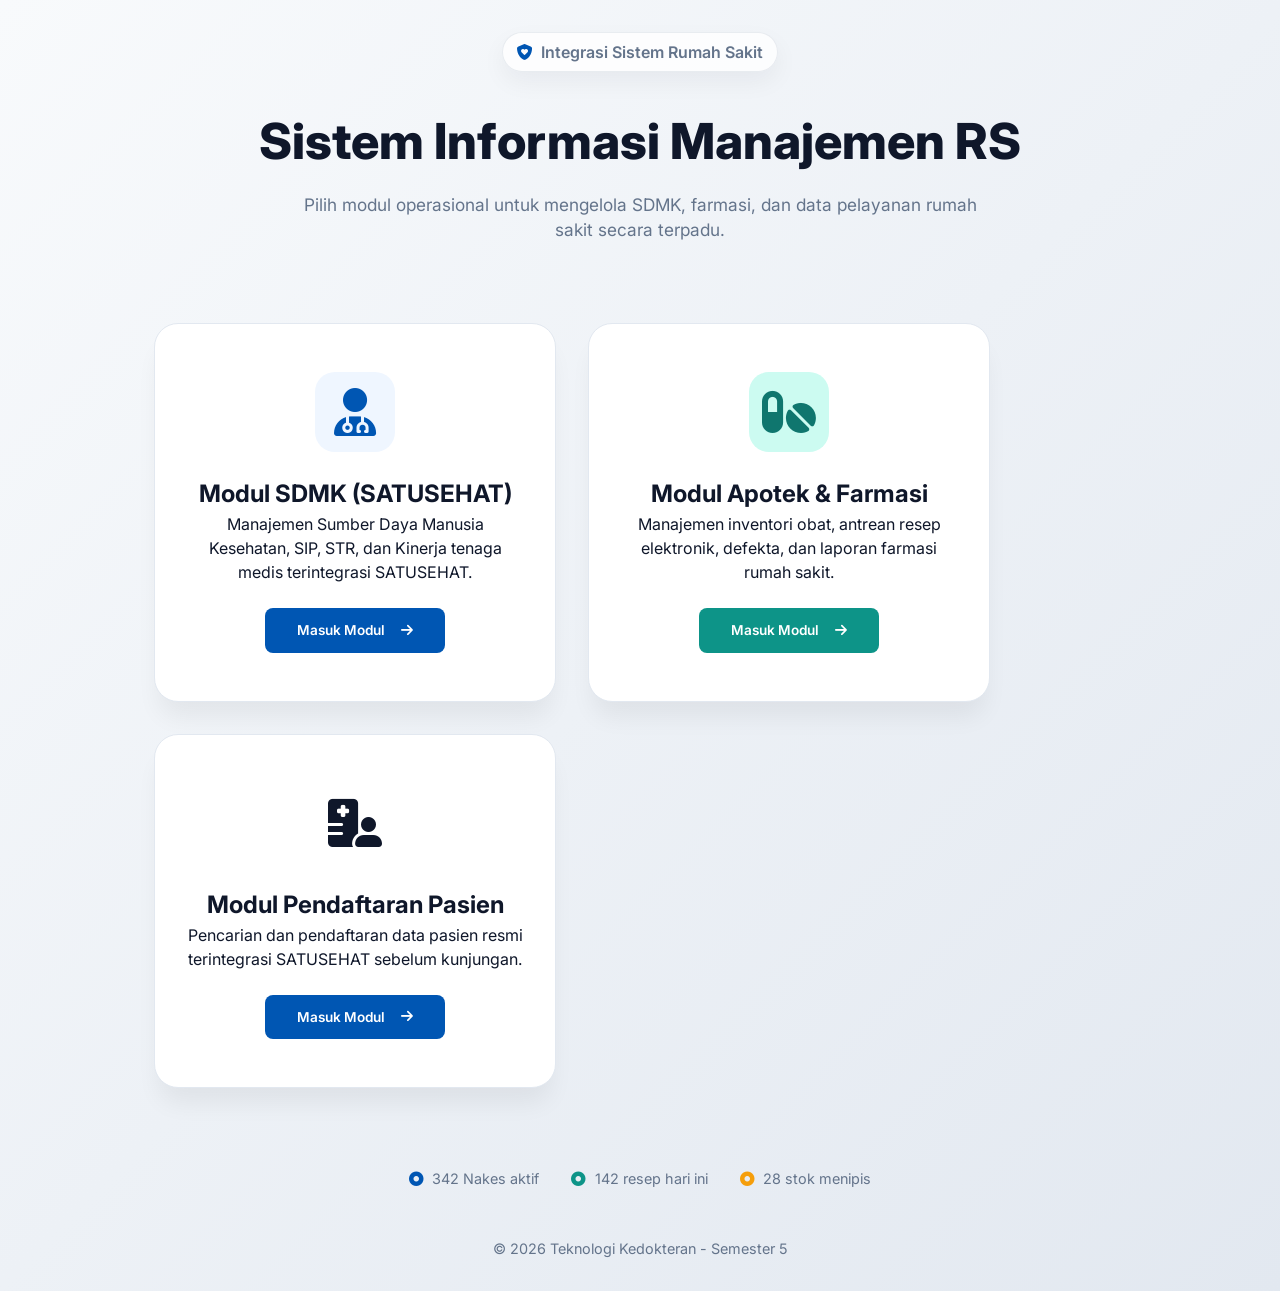
==== commit 211ab610: "Tambah integrasi SATUSEHAT: KFA obat, pencarian pasien (NIK), pencarian nakes, dan modul pendaftaran" ====
--- a/Tugas/index.html
+++ b/Tugas/index.html
@@ -1,4 +1,4 @@
-<!DOCTYPE html>
+﻿<!DOCTYPE html>
 <html lang="id">
 <head>
     <meta charset="UTF-8">
@@ -42,6 +42,16 @@
                     </div>
                     <span class="btn btn-secondary" style="margin-top: auto; padding: 0.75rem 2rem;">Masuk Modul <i class="fa-solid fa-arrow-right" style="margin-left: 0.5rem;"></i></span>
                 </a>
+                <a href="sim_rs_pendaftaran.html" class="portal-card pendaftaran">
+                    <div class="portal-icon">
+                        <i class="fa-solid fa-hospital-user fa-3x"></i>
+                    </div>
+                    <div>
+                        <h2>Modul Pendaftaran Pasien</h2>
+                        <p>Pencarian dan pendaftaran data pasien resmi terintegrasi SATUSEHAT sebelum kunjungan.</p>
+                    </div>
+                    <span class="btn btn-primary" style="margin-top: auto; padding: 0.75rem 2rem;">Masuk Modul <i class="fa-solid fa-arrow-right" style="margin-left: 0.5rem;"></i></span>
+                </a>
             </div>
 
             <div style="margin-top: 3rem; display:flex; justify-content:center; gap:2rem; flex-wrap:wrap; color: var(--text-muted); font-size: 0.9rem;">
--- a/Tugas/style.css
+++ b/Tugas/style.css
@@ -1272,6 +1272,7 @@
 .thermal-receipt table {
     width: 100%;
     border-collapse: collapse;
+    table-layout: fixed;
     font-size: 0.8rem;
 }
 
@@ -1279,6 +1280,25 @@
     padding: 0.2rem 0;
     border: none;
     font-family: 'Courier New', Courier, monospace;
+}
+
+.thermal-receipt th:nth-child(1),
+.thermal-receipt td:nth-child(1) { width: 48%; }
+
+.thermal-receipt th:nth-child(2),
+.thermal-receipt td:nth-child(2) { width: 10%; text-align: center; }
+
+.thermal-receipt th:nth-child(3),
+.thermal-receipt td:nth-child(3),
+.thermal-receipt th:nth-child(4),
+.thermal-receipt td:nth-child(4) {
+    width: 21%;
+    padding-left: 0.35rem;
+    white-space: nowrap;
+}
+
+.thermal-receipt td:first-child {
+    overflow-wrap: anywhere;
 }
 
 .thermal-receipt .text-right {
